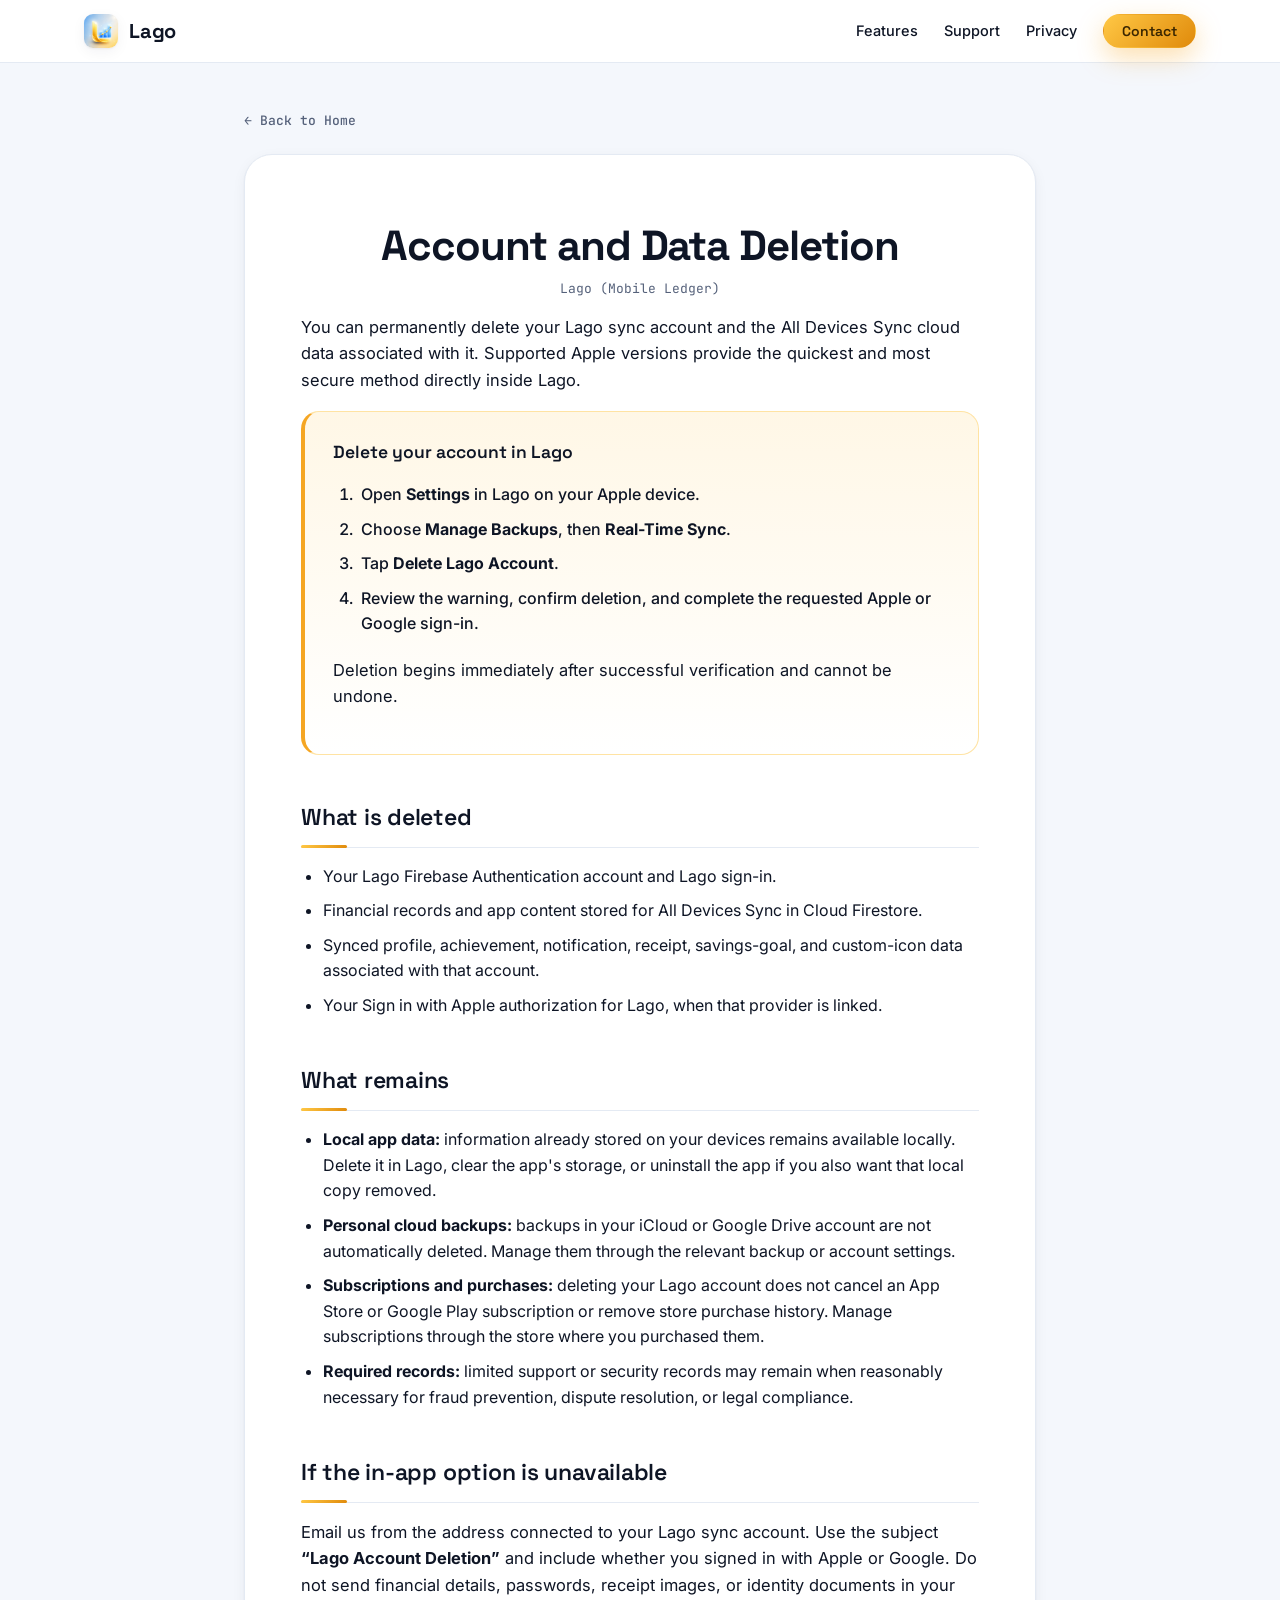
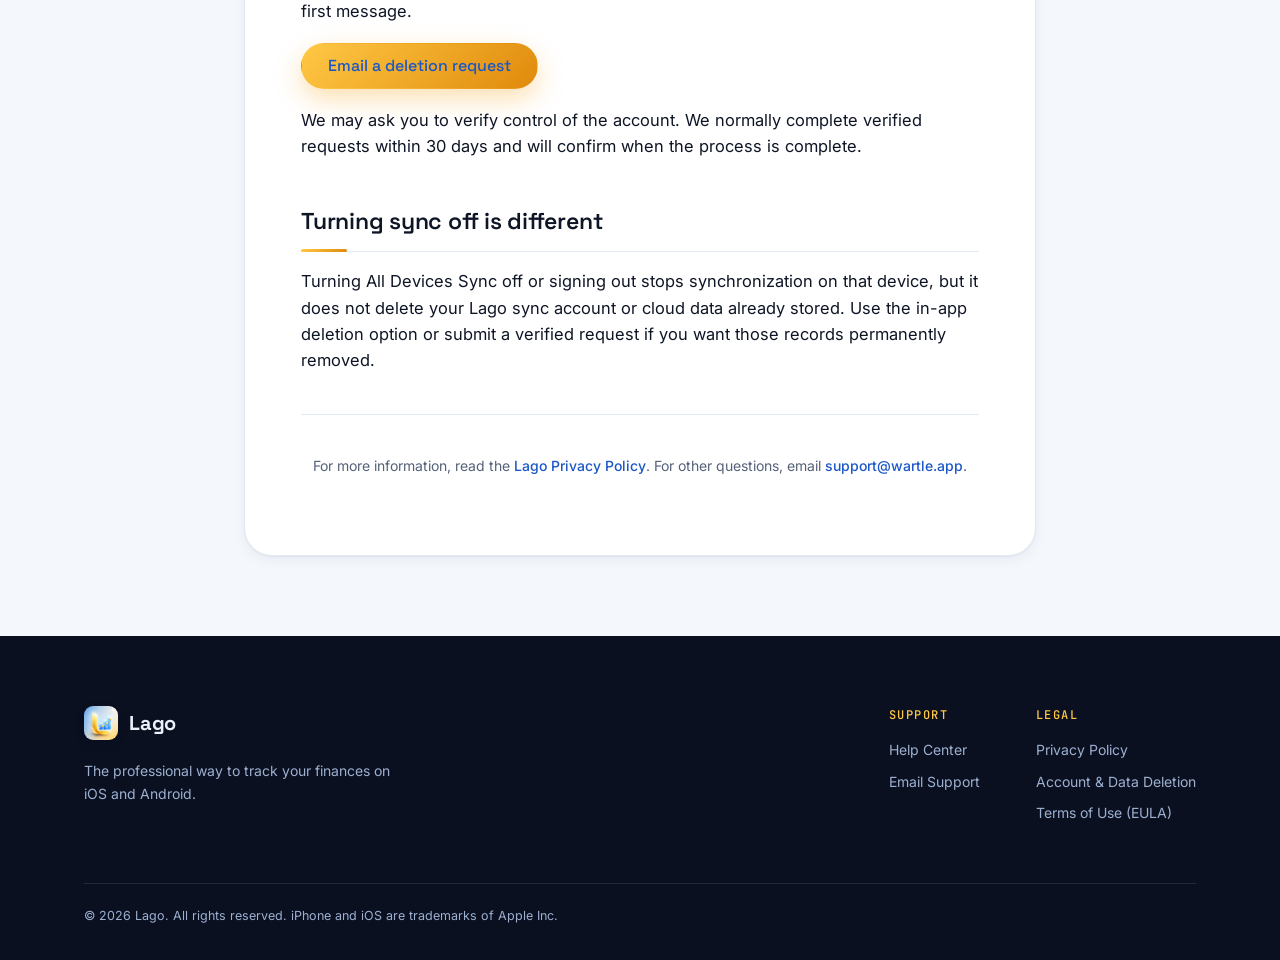
==== account-deletion.html @ 488bea6d "Update Lago privacy and account deletion site" ====
<!DOCTYPE html>
<html lang="en">

<head>
    <meta charset="UTF-8">
    <meta name="viewport" content="width=device-width, initial-scale=1.0">
    <meta name="theme-color" content="#0A1020">
    <link rel="icon" type="image/png" href="images/icons/AppIcon-default.png">
    <link rel="apple-touch-icon" href="images/icons/AppIcon-default.png">
    <title>Account and Data Deletion - Lago</title>
    <meta name="description" content="Delete your Lago sync account and associated All Devices Sync cloud data.">
    <meta property="og:type" content="website">
    <meta property="og:site_name" content="Lago">
    <meta property="og:title" content="Account and Data Deletion - Lago">
    <meta property="og:description" content="Delete your Lago sync account and associated All Devices Sync cloud data.">
    <meta property="og:image" content="https://mobileledger.wartle.app/images/og.png">
    <meta name="twitter:card" content="summary_large_image">
    <meta name="twitter:title" content="Account and Data Deletion - Lago">
    <meta name="twitter:description" content="Delete your Lago sync account and associated All Devices Sync cloud data.">
    <meta name="twitter:image" content="https://mobileledger.wartle.app/images/og.png">
    <script>document.documentElement.classList.add('js');</script>
    <link rel="preconnect" href="https://fonts.googleapis.com">
    <link rel="preconnect" href="https://fonts.gstatic.com" crossorigin>
    <link rel="stylesheet" href="styles.css">
</head>

<body>
    <header class="site-header">
        <div class="container">
            <nav>
                <a href="index.html" class="brand">
                    <img src="images/icons/AppIcon-default.png" alt="" width="34" height="34" decoding="async">
                    Lago
                </a>
                <div class="nav-links">
                    <a href="index.html#features">Features</a>
                    <a href="support.html">Support</a>
                    <a href="privacy.html">Privacy</a>
                    <a href="mailto:support@wartle.app" class="btn btn--primary btn--sm">Contact</a>
                </div>
            </nav>
        </div>
    </header>

    <div class="doc">
        <div class="doc-wrap">
            <a href="index.html" class="doc-back">← Back to Home</a>
            <article class="doc-card">
                <header>
                    <h1>Account and Data Deletion</h1>
                    <p class="last-updated">Lago (Mobile Ledger)</p>
                </header>

                <p>You can permanently delete your Lago sync account and the All Devices Sync cloud data associated
                    with it. Supported Apple versions provide the quickest and most secure method directly inside Lago.</p>

                <div class="summary-box">
                    <h3>Delete your account in Lago</h3>
                    <ol class="deletion-steps">
                        <li>Open <strong>Settings</strong> in Lago on your Apple device.</li>
                        <li>Choose <strong>Manage Backups</strong>, then <strong>Real-Time Sync</strong>.</li>
                        <li>Tap <strong>Delete Lago Account</strong>.</li>
                        <li>Review the warning, confirm deletion, and complete the requested Apple or Google sign-in.</li>
                    </ol>
                    <p>Deletion begins immediately after successful verification and cannot be undone.</p>
                </div>

                <h2>What is deleted</h2>
                <ul>
                    <li>Your Lago Firebase Authentication account and Lago sign-in.</li>
                    <li>Financial records and app content stored for All Devices Sync in Cloud Firestore.</li>
                    <li>Synced profile, achievement, notification, receipt, savings-goal, and custom-icon data associated with that account.</li>
                    <li>Your Sign in with Apple authorization for Lago, when that provider is linked.</li>
                </ul>

                <h2>What remains</h2>
                <ul>
                    <li><strong>Local app data:</strong> information already stored on your devices remains available locally. Delete it in Lago, clear the app's storage, or uninstall the app if you also want that local copy removed.</li>
                    <li><strong>Personal cloud backups:</strong> backups in your iCloud or Google Drive account are not automatically deleted. Manage them through the relevant backup or account settings.</li>
                    <li><strong>Subscriptions and purchases:</strong> deleting your Lago account does not cancel an App Store or Google Play subscription or remove store purchase history. Manage subscriptions through the store where you purchased them.</li>
                    <li><strong>Required records:</strong> limited support or security records may remain when reasonably necessary for fraud prevention, dispute resolution, or legal compliance.</li>
                </ul>

                <h2>If the in-app option is unavailable</h2>
                <p>Email us from the address connected to your Lago sync account. Use the subject
                    <strong>“Lago Account Deletion”</strong> and include whether you signed in with Apple or Google.
                    Do not send financial details, passwords, receipt images, or identity documents in your first message.</p>
                <p><a class="btn btn--primary" href="mailto:support@wartle.app?subject=Lago%20Account%20Deletion">Email a deletion request</a></p>
                <p>We may ask you to verify control of the account. We normally complete verified requests within
                    30 days and will confirm when the process is complete.</p>

                <h2>Turning sync off is different</h2>
                <p>Turning All Devices Sync off or signing out stops synchronization on that device, but it does not
                    delete your Lago sync account or cloud data already stored. Use the in-app deletion option or submit
                    a verified request if you want those records permanently removed.</p>

                <hr>
                <p style="text-align: center; color: var(--text-muted); font-size: 14px;">For more information, read the
                    <a href="privacy.html">Lago Privacy Policy</a>. For other questions, email
                    <a href="mailto:support@wartle.app">support@wartle.app</a>.</p>
            </article>
        </div>
    </div>

    <footer class="site-footer">
        <div class="container">
            <div class="footer-top">
                <div class="footer-brand">
                    <span class="brand">
                        <img src="images/icons/AppIcon-default.png" alt="" width="34" height="34" decoding="async" loading="lazy">
                        Lago
                    </span>
                    <p>The professional way to track your finances on iOS and Android.</p>
                </div>
                <div class="footer-links">
                    <div class="footer-col">
                        <h4>Support</h4>
                        <a href="support.html">Help Center</a>
                        <a href="mailto:support@wartle.app">Email Support</a>
                    </div>
                    <div class="footer-col">
                        <h4>Legal</h4>
                        <a href="privacy.html">Privacy Policy</a>
                        <a href="account-deletion.html">Account &amp; Data Deletion</a>
                        <a href="terms.html">Terms of Use (EULA)</a>
                    </div>
                </div>
            </div>
            <div class="footer-bottom">&copy; 2026 Lago. All rights reserved. iPhone and iOS are trademarks of Apple Inc.</div>
        </div>
    </footer>
</body>

</html>
---- styles.css ----
/* ==========================================================================
   Lago — shared design system
   Brand: glossy gold "L" + ascending blue bars + rising gold trend-line.
   Palette: sunny gold + brand blue on light, with a deep-navy band where the
   dark app screenshots glow. Type: Space Grotesk (display) / Inter (body) /
   JetBrains Mono (ledger figures & eyebrows).
   ========================================================================== */

@import url('https://fonts.googleapis.com/css2?family=Space+Grotesk:wght@500;600;700&family=Inter:wght@400;500;600;700&family=JetBrains+Mono:wght@500;700&display=swap');

/* ------------------------------- Tokens --------------------------------- */
:root {
    /* Gold — the "L" and the trend-line */
    --gold-50: #FFF7E6;
    --gold-100: #FFEFCC;
    --gold-200: #FFE3A3;
    --gold-400: #FFC845;
    --gold-500: #F5A623;
    --gold-600: #E08A0B;

    /* Blue — the bars */
    --blue-50: #EEF5FF;
    --blue-100: #DCEBFF;
    --blue-300: #9CC4FB;
    --blue-400: #5AA0F2;
    --blue-500: #2D74E6;
    --blue-600: #1B57C6;
    --blue-700: #123F94;

    /* Ink — the dark band */
    --ink-900: #0A1020;
    --ink-800: #0F1828;
    --ink-700: #16233C;
    --ink-600: #22314e;

    /* Surfaces & text */
    --paper: #ffffff;
    --paper-2: #F4F7FC;
    --paper-3: #E9F1FB;
    --text: #0E1525;
    --text-muted: #55617a;
    --text-faint: #8A94A8;
    --on-dark: #EAF1FB;
    --on-dark-muted: #9DB0D0;
    --line: #E4EAF3;
    --line-dark: rgba(255, 255, 255, 0.10);

    /* Gradients */
    --grad-word: linear-gradient(100deg, var(--gold-600) 0%, var(--gold-500) 26%, var(--blue-400) 68%, var(--blue-500) 100%);
    --grad-gold: linear-gradient(135deg, var(--gold-400), var(--gold-600));
    --grad-cta: linear-gradient(120deg, var(--gold-50), var(--blue-100));

    /* Elevation */
    --shadow-sm: 0 1px 2px rgba(13, 28, 60, 0.05), 0 4px 14px rgba(13, 28, 60, 0.05);
    --shadow-md: 0 10px 30px rgba(13, 28, 60, 0.10);
    --shadow-lg: 0 34px 64px rgba(8, 18, 45, 0.20);
    --shadow-gold: 0 24px 60px rgba(245, 166, 35, 0.28);

    --radius-sm: 12px;
    --radius: 18px;
    --radius-lg: 28px;
    --pill: 999px;

    --maxw: 1160px;
    --font-display: "Space Grotesk", -apple-system, BlinkMacSystemFont, "Segoe UI", sans-serif;
    --font-body: "Inter", -apple-system, BlinkMacSystemFont, "Segoe UI", Roboto, "Helvetica Neue", Arial, sans-serif;
    --font-mono: "JetBrains Mono", ui-monospace, SFMono-Regular, Menlo, Consolas, monospace;
}

/* ------------------------------- Reset ---------------------------------- */
* {
    margin: 0;
    padding: 0;
    box-sizing: border-box;
}

html {
    scroll-behavior: smooth;
    overflow-x: hidden;
    -webkit-text-size-adjust: 100%;
}

body {
    font-family: var(--font-body);
    color: var(--text);
    background: var(--paper);
    line-height: 1.6;
    -webkit-font-smoothing: antialiased;
    text-rendering: optimizeLegibility;
    overflow-x: hidden;
}

img {
    max-width: 100%;
    display: block;
}

a {
    color: var(--blue-600);
    text-decoration: none;
    transition: color 0.2s ease, opacity 0.2s ease;
}

a:hover {
    color: var(--blue-500);
}

:focus-visible {
    outline: 3px solid var(--gold-500);
    outline-offset: 2px;
    border-radius: 4px;
}

.container {
    max-width: var(--maxw);
    margin: 0 auto;
    padding: 0 24px;
}

/* ------------------------------ Eyebrow --------------------------------- */
.eyebrow {
    display: inline-flex;
    align-items: center;
    gap: 9px;
    font-family: var(--font-mono);
    font-size: 12.5px;
    font-weight: 500;
    letter-spacing: 0.16em;
    text-transform: uppercase;
    color: var(--gold-600);
}

.eyebrow::before {
    content: "";
    width: 22px;
    height: 2px;
    border-radius: 2px;
    background: var(--grad-gold);
}

.eyebrow--center {
    justify-content: center;
}

.eyebrow--on-dark {
    color: var(--gold-400);
}

/* gradient text used on one phrase in headlines */
.grad-text {
    background: var(--grad-word);
    -webkit-background-clip: text;
    background-clip: text;
    -webkit-text-fill-color: transparent;
    color: transparent;
}

/* ------------------------------ Buttons --------------------------------- */
.btn {
    display: inline-flex;
    align-items: center;
    justify-content: center;
    gap: 8px;
    font-family: var(--font-display);
    font-weight: 600;
    font-size: 16px;
    line-height: 1;
    padding: 14px 26px;
    border-radius: var(--pill);
    border: 1px solid transparent;
    cursor: pointer;
    /* default appearance = primary, so a bare .btn still looks right */
    color: #3a2600;
    background: var(--grad-gold);
    box-shadow: 0 10px 26px rgba(245, 166, 35, 0.35);
    transition: transform 0.18s ease, box-shadow 0.18s ease, background 0.2s ease;
}

.btn:hover {
    color: #3a2600;
    transform: translateY(-2px);
    box-shadow: 0 16px 34px rgba(245, 166, 35, 0.45);
}

.btn--primary {
    color: #3a2600;
    background: var(--grad-gold);
}

.btn--ghost {
    color: var(--text);
    background: rgba(255, 255, 255, 0.6);
    border-color: var(--line);
}

.btn--ghost:hover {
    color: var(--text);
    border-color: var(--blue-300);
    transform: translateY(-2px);
}

.btn--sm {
    padding: 9px 18px;
    font-size: 14px;
}

/* ------------------------------ Header ---------------------------------- */
.site-header {
    position: sticky;
    top: 0;
    z-index: 100;
    background: rgba(255, 255, 255, 0.72);
    backdrop-filter: saturate(180%) blur(18px);
    -webkit-backdrop-filter: saturate(180%) blur(18px);
    border-bottom: 1px solid var(--line);
}

.site-header nav {
    display: flex;
    align-items: center;
    justify-content: space-between;
    gap: 18px;
    padding: 14px 0;
}

.brand {
    display: inline-flex;
    align-items: center;
    gap: 11px;
    font-family: var(--font-display);
    font-weight: 700;
    font-size: 20px;
    letter-spacing: -0.01em;
    color: var(--text);
}

.brand:hover {
    color: var(--text);
}

.brand img {
    width: 34px;
    height: 34px;
    border-radius: 9px;
    box-shadow: var(--shadow-sm);
}

.nav-links {
    display: flex;
    align-items: center;
    gap: 26px;
}

.nav-links a:not(.btn) {
    font-size: 14.5px;
    font-weight: 500;
    color: var(--text);
}

.nav-links a:not(.btn):hover {
    color: var(--blue-600);
}

.lang-selector {
    font-family: var(--font-mono);
    font-size: 12px;
    padding: 7px 10px;
    border-radius: 9px;
    border: 1px solid var(--line);
    background: rgba(255, 255, 255, 0.8);
    color: var(--text-muted);
    cursor: pointer;
    outline: none;
    transition: border-color 0.2s ease;
}

.lang-selector:hover {
    border-color: var(--blue-300);
}

/* ------------------------------- Hero ----------------------------------- */
.hero {
    position: relative;
    overflow: hidden;
    text-align: center;
    padding: 84px 0 92px;
    background:
        radial-gradient(58% 48% at 14% 2%, rgba(245, 166, 35, 0.16), transparent 62%),
        radial-gradient(54% 46% at 92% 8%, rgba(45, 116, 230, 0.16), transparent 60%),
        linear-gradient(180deg, #ffffff 0%, var(--paper-2) 100%);
}

.hero__inner {
    position: relative;
    z-index: 2;
}

.hero h1 {
    font-family: var(--font-display);
    font-weight: 700;
    font-size: clamp(38px, 6vw, 66px);
    line-height: 1.04;
    letter-spacing: -0.025em;
    max-width: 16ch;
    margin: 20px auto 0;
}

.hero__sub {
    font-size: clamp(17px, 2.4vw, 21px);
    color: var(--text-muted);
    max-width: 56ch;
    margin: 22px auto 0;
}

.store-badges {
    display: flex;
    justify-content: center;
    align-items: center;
    gap: 16px;
    flex-wrap: wrap;
    margin-top: 34px;
}

.store-badge {
    height: 52px;
    width: auto;
    transition: transform 0.2s ease;
}

.store-badge:hover {
    transform: translateY(-2px) scale(1.03);
}

/* signature: rising trend-line under the hero copy */
.ledger-line {
    display: block;
    width: min(680px, 86%);
    height: 90px;
    margin: 30px auto 4px;
    overflow: visible;
}

.ledger-line__path {
    fill: none;
    stroke: url(#ledgerGrad);
    stroke-width: 3.5;
    stroke-linecap: round;
    stroke-linejoin: round;
    stroke-dasharray: 1400;
    stroke-dashoffset: 1400;
    animation: ledger-draw 2.1s cubic-bezier(0.4, 0, 0.1, 1) 0.25s forwards;
}

.ledger-line__node {
    fill: var(--gold-500);
    stroke: #fff;
    stroke-width: 2;
    opacity: 0;
    animation: ledger-node 0.4s ease forwards;
}

.ledger-line__node:nth-of-type(1) { animation-delay: 0.7s; }
.ledger-line__node:nth-of-type(2) { animation-delay: 1.05s; }
.ledger-line__node:nth-of-type(3) { animation-delay: 1.4s; }
.ledger-line__node:nth-of-type(4) { animation-delay: 1.75s; fill: var(--blue-500); }

@keyframes ledger-draw {
    to { stroke-dashoffset: 0; }
}

@keyframes ledger-node {
    from { opacity: 0; transform: scale(0); }
    to { opacity: 1; transform: scale(1); }
}

/* hero device */
.hero-figure {
    position: relative;
    width: min(320px, 78vw);
    margin: 18px auto 0;
}

.hero-figure .img-load {
    border-radius: 38px;
    box-shadow: var(--shadow-lg), 0 0 0 1px rgba(13, 28, 60, 0.04);
    border: 8px solid #0b0f18;
    background: #0b0f18;
}

.hero-figure .img-load img {
    border-radius: 30px;
}

/* floating ledger chip overlapping the device */
.stat-chip {
    position: absolute;
    top: 16%;
    right: -14px;
    display: flex;
    align-items: center;
    gap: 10px;
    padding: 12px 15px;
    background: rgba(255, 255, 255, 0.92);
    border: 1px solid var(--line);
    border-radius: 14px;
    box-shadow: var(--shadow-md);
    backdrop-filter: blur(8px);
    animation: float-chip 5s ease-in-out infinite;
}

.stat-chip__icon {
    display: grid;
    place-items: center;
    width: 30px;
    height: 30px;
    border-radius: 9px;
    background: var(--gold-50);
    color: var(--gold-600);
    flex-shrink: 0;
}

.stat-chip__label {
    font-size: 10.5px;
    letter-spacing: 0.08em;
    text-transform: uppercase;
    color: var(--text-faint);
    font-family: var(--font-mono);
}

.stat-chip__value {
    font-family: var(--font-mono);
    font-weight: 700;
    font-size: 15px;
    color: var(--blue-600);
}

@keyframes float-chip {
    0%, 100% { transform: translateY(0); }
    50% { transform: translateY(-9px); }
}

/* ----------------------------- Features --------------------------------- */
.section {
    padding: 96px 0;
}

.section--tint {
    background: var(--paper-2);
}

.section-head {
    text-align: center;
    margin-bottom: 56px;
}

.section-head h2 {
    font-family: var(--font-display);
    font-weight: 700;
    font-size: clamp(28px, 4vw, 42px);
    line-height: 1.1;
    letter-spacing: -0.02em;
    margin-top: 14px;
    max-width: 18ch;
    margin-left: auto;
    margin-right: auto;
}

.feature-grid {
    display: grid;
    grid-template-columns: repeat(auto-fit, minmax(280px, 1fr));
    gap: 26px;
}

.feature-card {
    position: relative;
    background: var(--paper);
    border: 1px solid var(--line);
    border-radius: var(--radius-lg);
    padding: 34px 32px 36px;
    text-align: left;
    overflow: hidden;
    transition: transform 0.3s ease, box-shadow 0.3s ease, border-color 0.3s ease;
}

.feature-card::before {
    content: "";
    position: absolute;
    inset: 0 0 auto 0;
    height: 3px;
    background: var(--grad-word);
    transform: scaleX(0);
    transform-origin: left;
    transition: transform 0.35s ease;
}

.feature-card:hover {
    transform: translateY(-6px);
    box-shadow: var(--shadow-md);
    border-color: transparent;
}

.feature-card:hover::before {
    transform: scaleX(1);
}

.feature-icon {
    display: grid;
    place-items: center;
    width: 56px;
    height: 56px;
    border-radius: 16px;
    background: linear-gradient(135deg, var(--gold-50), var(--blue-50));
    color: var(--blue-600);
    margin-bottom: 22px;
}

.feature-icon svg {
    width: 28px;
    height: 28px;
}

.feature-card h3 {
    font-family: var(--font-display);
    font-size: 21px;
    font-weight: 600;
    letter-spacing: -0.01em;
    margin-bottom: 11px;
}

.feature-card p {
    color: var(--text-muted);
    font-size: 16px;
    line-height: 1.6;
}

/* ----------------------------- Showcase (dark) -------------------------- */
.showcase {
    position: relative;
    overflow: hidden;
    padding: 100px 0;
    background: var(--ink-900);
    color: var(--on-dark);
}

.showcase::before {
    content: "";
    position: absolute;
    inset: 0;
    background:
        radial-gradient(50% 40% at 20% 0%, rgba(245, 166, 35, 0.16), transparent 60%),
        radial-gradient(55% 45% at 85% 100%, rgba(45, 116, 230, 0.20), transparent 60%);
    pointer-events: none;
}

.showcase .container {
    position: relative;
    z-index: 1;
}

.showcase .section-head h2 {
    color: var(--on-dark);
}

.showcase__lead {
    text-align: center;
    color: var(--on-dark-muted);
    max-width: 52ch;
    margin: -36px auto 50px;
    font-size: 17px;
}

.showcase-grid {
    display: grid;
    grid-template-columns: repeat(auto-fit, minmax(230px, 1fr));
    gap: 26px;
}

.showcase-item {
    border-radius: var(--radius-lg);
    overflow: hidden;
    background: var(--ink-700);
    box-shadow: 0 24px 50px rgba(0, 0, 0, 0.45);
    transition: transform 0.35s ease, box-shadow 0.35s ease;
}

.showcase-item:hover {
    transform: translateY(-8px);
    box-shadow: 0 30px 60px rgba(0, 0, 0, 0.5), 0 0 0 1px rgba(245, 166, 35, 0.25), var(--shadow-gold);
}

.showcase .img-load {
    background: var(--ink-700);
}

.showcase .img-load__ph {
    background: linear-gradient(100deg, var(--ink-700) 0%, var(--ink-600) 45%, var(--ink-700) 90%);
    background-size: 200% 100%;
}

/* -------------------------------- CTA ----------------------------------- */
.cta {
    padding: 90px 0;
    background: var(--grad-cta);
    text-align: center;
}

.cta__card {
    max-width: 760px;
    margin: 0 auto;
}

.cta h2 {
    font-family: var(--font-display);
    font-weight: 700;
    font-size: clamp(28px, 4.4vw, 44px);
    line-height: 1.08;
    letter-spacing: -0.02em;
    margin-top: 12px;
}

.cta p {
    color: var(--text-muted);
    font-size: 18px;
    margin-top: 14px;
}

/* ------------------------------ Footer ---------------------------------- */
.site-footer {
    background: var(--ink-900);
    color: var(--on-dark-muted);
    padding: 70px 0 34px;
    font-size: 14px;
}

.footer-top {
    display: flex;
    justify-content: space-between;
    flex-wrap: wrap;
    gap: 44px;
}

.footer-brand {
    max-width: 320px;
}

.footer-brand .brand {
    color: var(--on-dark);
}

.footer-brand .brand:hover {
    color: var(--on-dark);
}

.footer-brand p {
    margin-top: 14px;
    color: var(--on-dark-muted);
    line-height: 1.6;
}

.footer-links {
    display: flex;
    gap: 56px;
    flex-wrap: wrap;
}

.footer-col h4 {
    font-family: var(--font-mono);
    font-size: 12px;
    font-weight: 500;
    letter-spacing: 0.12em;
    text-transform: uppercase;
    color: var(--gold-400);
    margin-bottom: 14px;
}

.footer-col a {
    display: block;
    color: var(--on-dark-muted);
    margin-bottom: 9px;
}

.footer-col a:hover {
    color: var(--gold-400);
}

.footer-bottom {
    margin-top: 50px;
    padding-top: 22px;
    border-top: 1px solid var(--line-dark);
    color: var(--on-dark-muted);
    font-size: 12.5px;
}

/* --------------------- Image loader (shared, JS-driven) ----------------- */
.img-load {
    position: relative;
    width: 100%;
    aspect-ratio: 1242 / 2688;
    background: var(--paper-2);
    overflow: hidden;
}

.img-load__ph {
    position: absolute;
    inset: 0;
    background: linear-gradient(100deg, var(--paper-2) 0%, #e7ecf5 45%, var(--paper-2) 90%);
    background-size: 200% 100%;
    animation: img-load-shimmer 1.15s ease-in-out infinite;
}

.img-load--loaded .img-load__ph {
    opacity: 0;
    transition: opacity 0.35s ease;
    pointer-events: none;
}

.img-load--error .img-load__ph {
    animation: none;
    background: #e7ecf5;
}

.img-load img {
    position: absolute;
    inset: 0;
    width: 100%;
    height: 100%;
    object-fit: cover;
    opacity: 1;
    transition: opacity 0.4s ease;
}

/* Only hide-until-loaded when JS is present, so content never vanishes without it */
.js .img-load img {
    opacity: 0;
}

.js .img-load--loaded img {
    opacity: 1;
}

@keyframes img-load-shimmer {
    0% { background-position: 100% 0; }
    100% { background-position: -100% 0; }
}

/* --------------------------- Scroll reveal ------------------------------ */
/* Gated behind .js so content stays visible if JavaScript is unavailable */
.js .reveal {
    opacity: 0;
    transform: translateY(22px);
    transition: opacity 0.6s ease, transform 0.6s ease;
}

.js .reveal.is-in {
    opacity: 1;
    transform: none;
}

/* ===================== Document pages (support / privacy / terms) ======= */
.doc {
    background: var(--paper-2);
    min-height: 100vh;
}

.doc-wrap {
    max-width: 840px;
    margin: 0 auto;
    padding: 44px 24px 80px;
}

.doc-back {
    display: inline-flex;
    align-items: center;
    gap: 7px;
    font-family: var(--font-mono);
    font-size: 13px;
    font-weight: 500;
    color: var(--text-muted);
    margin-bottom: 22px;
}

.doc-back:hover {
    color: var(--blue-600);
}

.doc-card {
    background: var(--paper);
    border: 1px solid var(--line);
    border-radius: var(--radius-lg);
    box-shadow: var(--shadow-sm);
    padding: 56px 56px 60px;
}

.doc-card header {
    text-align: center;
    margin-bottom: 14px;
}

.doc-card h1 {
    font-family: var(--font-display);
    font-weight: 700;
    font-size: clamp(30px, 5vw, 42px);
    letter-spacing: -0.025em;
    line-height: 1.1;
    margin-top: 12px;
}

.doc-card header > p,
.doc-card .last-updated {
    color: var(--text-muted);
    margin-top: 10px;
    font-size: 16px;
}

.doc-card .last-updated {
    font-family: var(--font-mono);
    font-size: 13px;
    margin-bottom: 8px;
}

.doc-card h2 {
    font-family: var(--font-display);
    font-size: 23px;
    font-weight: 600;
    letter-spacing: -0.01em;
    margin-top: 44px;
    margin-bottom: 16px;
    padding-bottom: 11px;
    border-bottom: 1px solid var(--line);
    position: relative;
}

.doc-card h2::after {
    content: "";
    position: absolute;
    left: 0;
    bottom: -1px;
    width: 46px;
    height: 3px;
    border-radius: 2px;
    background: var(--grad-gold);
}

.doc-card h3 {
    font-family: var(--font-display);
    font-size: 17.5px;
    font-weight: 600;
    margin-top: 26px;
    margin-bottom: 11px;
}

.doc-card p {
    margin-bottom: 18px;
    font-size: 16.5px;
    color: var(--text);
}

.doc-card ul {
    margin: 0 0 20px;
    padding-left: 22px;
}

.doc-card li {
    margin-bottom: 9px;
    font-size: 16px;
}

.doc-card strong {
    color: var(--text);
}

.doc-card a {
    color: var(--blue-600);
    font-weight: 500;
}

.doc-card a:hover {
    text-decoration: underline;
}

.doc-card hr {
    border: 0;
    border-top: 1px solid var(--line);
    margin: 40px 0;
}

.summary-box {
    background: linear-gradient(180deg, var(--gold-50), #fff);
    border: 1px solid var(--gold-200);
    border-left: 4px solid var(--gold-500);
    border-radius: var(--radius);
    padding: 26px 28px;
    margin-bottom: 40px;
}

.summary-box h3 {
    margin-top: 0;
}

.summary-box ul {
    margin-bottom: 0;
    list-style: none;
    padding-left: 0;
}

.summary-box li {
    position: relative;
    padding-left: 28px;
    font-weight: 500;
}

.summary-box li::before {
    content: "✓";
    position: absolute;
    left: 0;
    top: 0;
    color: var(--gold-600);
    font-weight: 700;
}

.summary-box .deletion-steps {
    margin: 16px 0 20px;
    padding-left: 24px;
}

.summary-box .deletion-steps li {
    list-style: decimal;
    padding-left: 4px;
    font-weight: 500;
}

.summary-box .deletion-steps li::before {
    display: none;
}

.contact-box {
    margin-top: 40px;
    padding: 32px;
    background: var(--paper-2);
    border: 1px solid var(--line);
    border-radius: var(--radius);
    text-align: center;
}

.contact-box h2 {
    border: 0;
    margin-top: 0;
    padding: 0;
}

.contact-box h2::after {
    display: none;
}

.doc-table-wrap {
    overflow-x: auto;
    margin: 18px 0 28px;
    border-radius: 14px;
    border: 1px solid var(--line);
}

.doc-card table {
    width: 100%;
    border-collapse: collapse;
    min-width: 620px;
    font-size: 15px;
}

.doc-card th,
.doc-card td {
    padding: 14px 16px;
    text-align: left;
    vertical-align: top;
    border-bottom: 1px solid var(--line);
}

.doc-card th {
    background: var(--blue-50);
    font-weight: 700;
}

.doc-card tr:last-child td {
    border-bottom: 0;
}

/* ----------------------------- Responsive ------------------------------- */
@media (max-width: 820px) {
    .footer-top {
        gap: 32px;
    }

    .footer-links {
        gap: 36px;
    }
}

@media (max-width: 680px) {
    .section {
        padding: 70px 0;
    }

    .hero {
        padding: 56px 0 68px;
    }

    .nav-links {
        gap: 12px;
    }

    .nav-links a:not(.btn):not(.brand) {
        display: none;
    }

    .brand {
        font-size: 18px;
        gap: 9px;
    }

    .brand img {
        width: 30px;
        height: 30px;
    }

    .btn--sm {
        padding: 8px 14px;
        font-size: 13px;
    }

    .lang-selector {
        padding: 6px 8px;
    }

    .eyebrow {
        font-size: 11px;
        letter-spacing: 0.1em;
        max-width: 100%;
    }

    .store-badge {
        height: 46px;
    }

    .doc-card {
        padding: 34px 24px 40px;
    }

    .stat-chip {
        right: -6px;
        padding: 10px 12px;
    }
}

/* --------------------------- Reduced motion ----------------------------- */
@media (prefers-reduced-motion: reduce) {
    html {
        scroll-behavior: auto;
    }

    *,
    *::before,
    *::after {
        animation-duration: 0.001ms !important;
        animation-iteration-count: 1 !important;
        transition-duration: 0.001ms !important;
    }

    .ledger-line__path {
        stroke-dashoffset: 0;
    }

    .ledger-line__node {
        opacity: 1;
    }

    .js .reveal {
        opacity: 1;
        transform: none;
    }

    .img-load__ph {
        animation: none;
        background: var(--paper-2);
    }
}
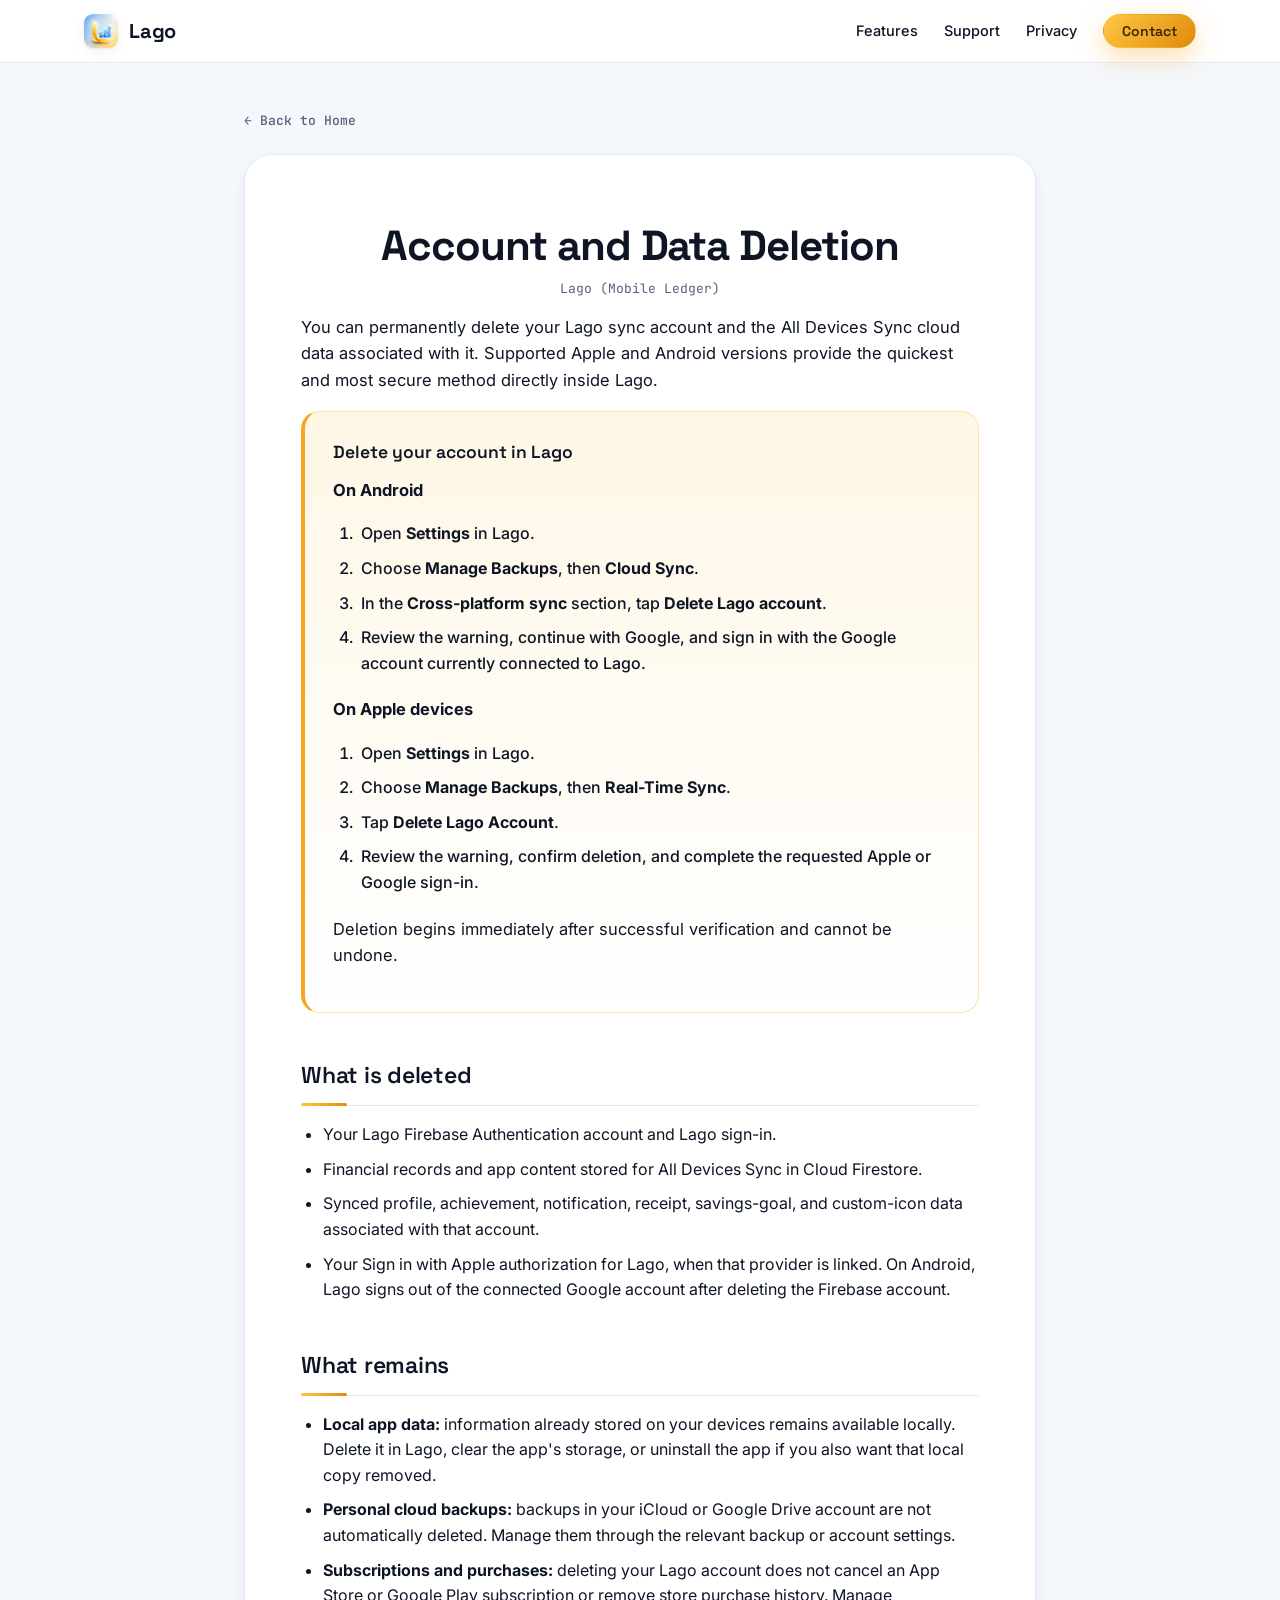
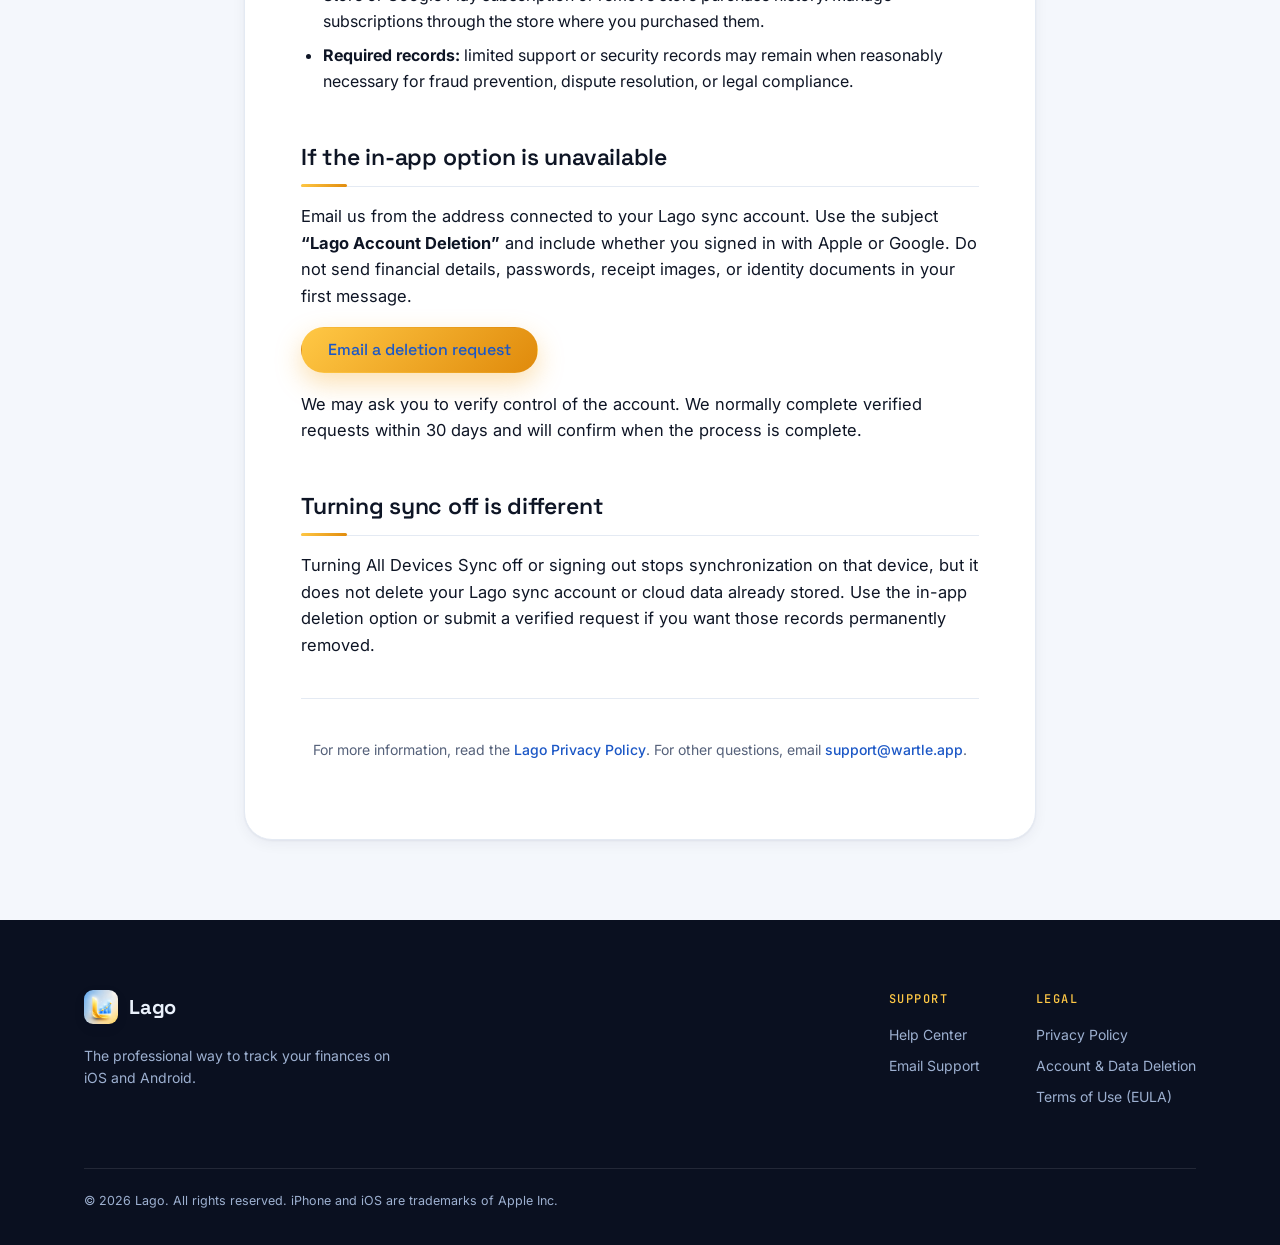
==== commit d9fb03d0: "Add Android account deletion guidance" ====
--- a/account-deletion.html
+++ b/account-deletion.html
@@ -52,12 +52,20 @@
                 </header>
 
                 <p>You can permanently delete your Lago sync account and the All Devices Sync cloud data associated
-                    with it. Supported Apple versions provide the quickest and most secure method directly inside Lago.</p>
+                    with it. Supported Apple and Android versions provide the quickest and most secure method directly inside Lago.</p>
 
                 <div class="summary-box">
                     <h3>Delete your account in Lago</h3>
+                    <p><strong>On Android</strong></p>
                     <ol class="deletion-steps">
-                        <li>Open <strong>Settings</strong> in Lago on your Apple device.</li>
+                        <li>Open <strong>Settings</strong> in Lago.</li>
+                        <li>Choose <strong>Manage Backups</strong>, then <strong>Cloud Sync</strong>.</li>
+                        <li>In the <strong>Cross-platform sync</strong> section, tap <strong>Delete Lago account</strong>.</li>
+                        <li>Review the warning, continue with Google, and sign in with the Google account currently connected to Lago.</li>
+                    </ol>
+                    <p><strong>On Apple devices</strong></p>
+                    <ol class="deletion-steps">
+                        <li>Open <strong>Settings</strong> in Lago.</li>
                         <li>Choose <strong>Manage Backups</strong>, then <strong>Real-Time Sync</strong>.</li>
                         <li>Tap <strong>Delete Lago Account</strong>.</li>
                         <li>Review the warning, confirm deletion, and complete the requested Apple or Google sign-in.</li>
@@ -70,7 +78,7 @@
                     <li>Your Lago Firebase Authentication account and Lago sign-in.</li>
                     <li>Financial records and app content stored for All Devices Sync in Cloud Firestore.</li>
                     <li>Synced profile, achievement, notification, receipt, savings-goal, and custom-icon data associated with that account.</li>
-                    <li>Your Sign in with Apple authorization for Lago, when that provider is linked.</li>
+                    <li>Your Sign in with Apple authorization for Lago, when that provider is linked. On Android, Lago signs out of the connected Google account after deleting the Firebase account.</li>
                 </ul>
 
                 <h2>What remains</h2>
